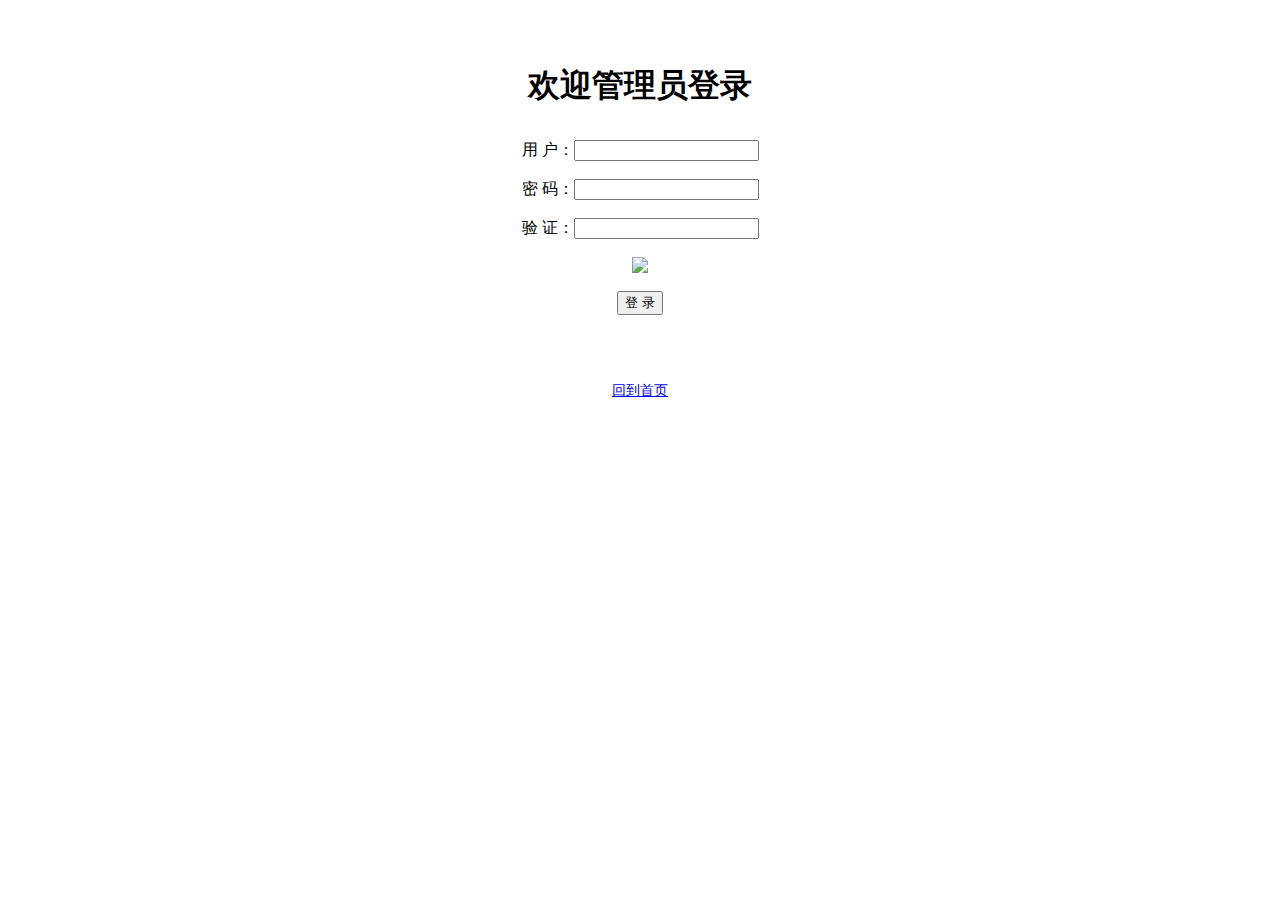
==== housemagsystem/WebRoot/login.html @ 097658fa "图书管理系统" ====
<html>
<head>
  <meta charset="UTF-8">
  <title>My Java Web APP</title>
</head>
<body>
<center style="margin-top:4em">
  <h1>欢迎管理员登录</h1>
  <div style="margin-top:2em; width: 50%">
    <form action="./login" method="post">
      用 户：<input type="text" name="user"> <br><br>
      密 码：<input type="password" name="password"> <br><br>
      验 证：<input type="text" name="code"><br><br>
      <img src="./verifyCode"/><br><br>
      <input type="submit" value="登 录">
    </form>
  </div>
  <br><br>

  <div style="padding-top:1em;font-size:0.9em"><a href="./index.html">回到首页</a></div>
</center>
</body>
</html>
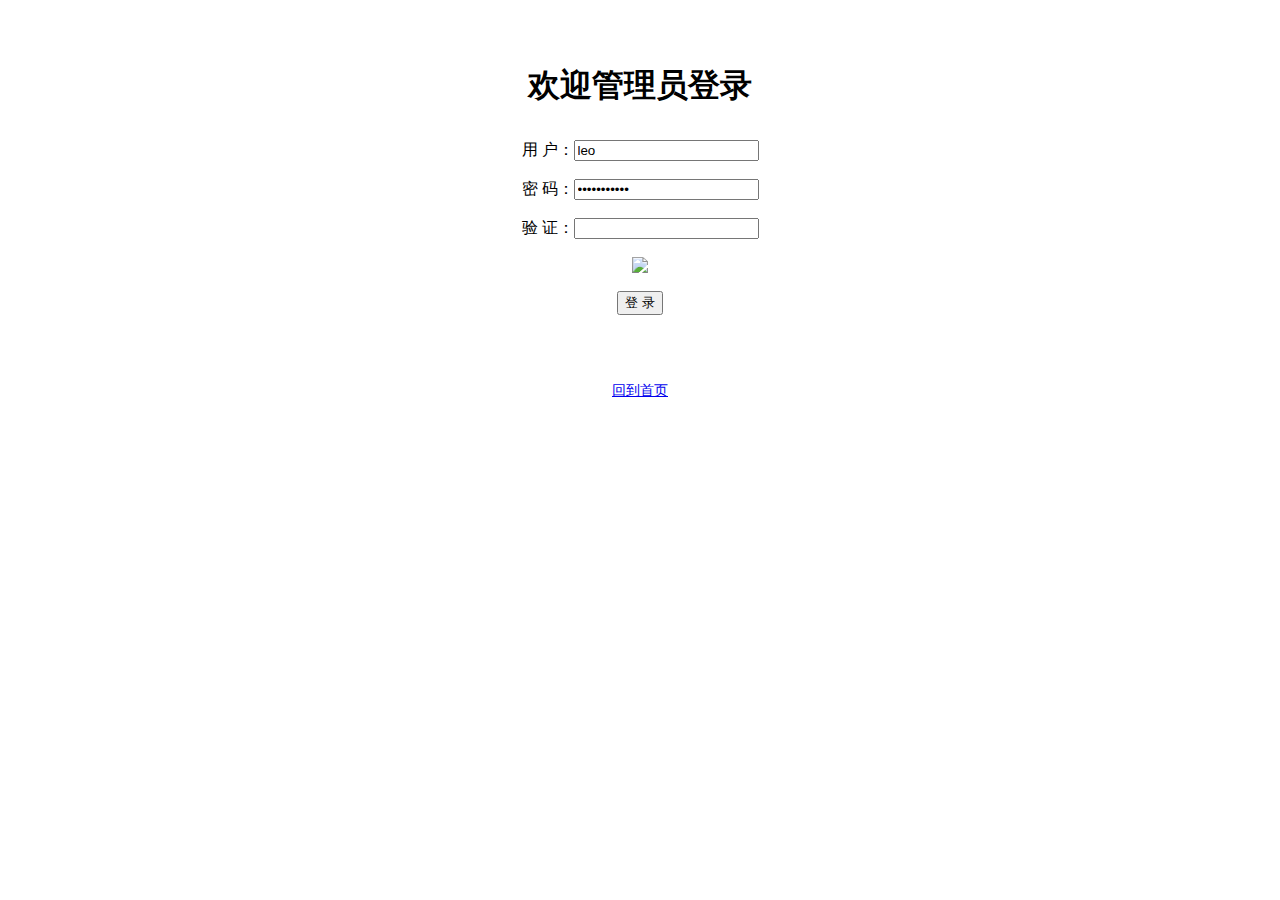
==== commit 59fb3c1b: "新增上传图片功能" ====
--- a/housemagsystem/WebRoot/login.html
+++ b/housemagsystem/WebRoot/login.html
@@ -8,8 +8,8 @@
   <h1>欢迎管理员登录</h1>
   <div style="margin-top:2em; width: 50%">
     <form action="./login" method="post">
-      用 户：<input type="text" name="user"> <br><br>
-      密 码：<input type="password" name="password"> <br><br>
+      用 户：<input type="text" name="user" value="leo"> <br><br>
+      密 码：<input type="password" name="password" value="wasd.qq22.."> <br><br>
       验 证：<input type="text" name="code"><br><br>
       <img src="./verifyCode"/><br><br>
       <input type="submit" value="登 录">
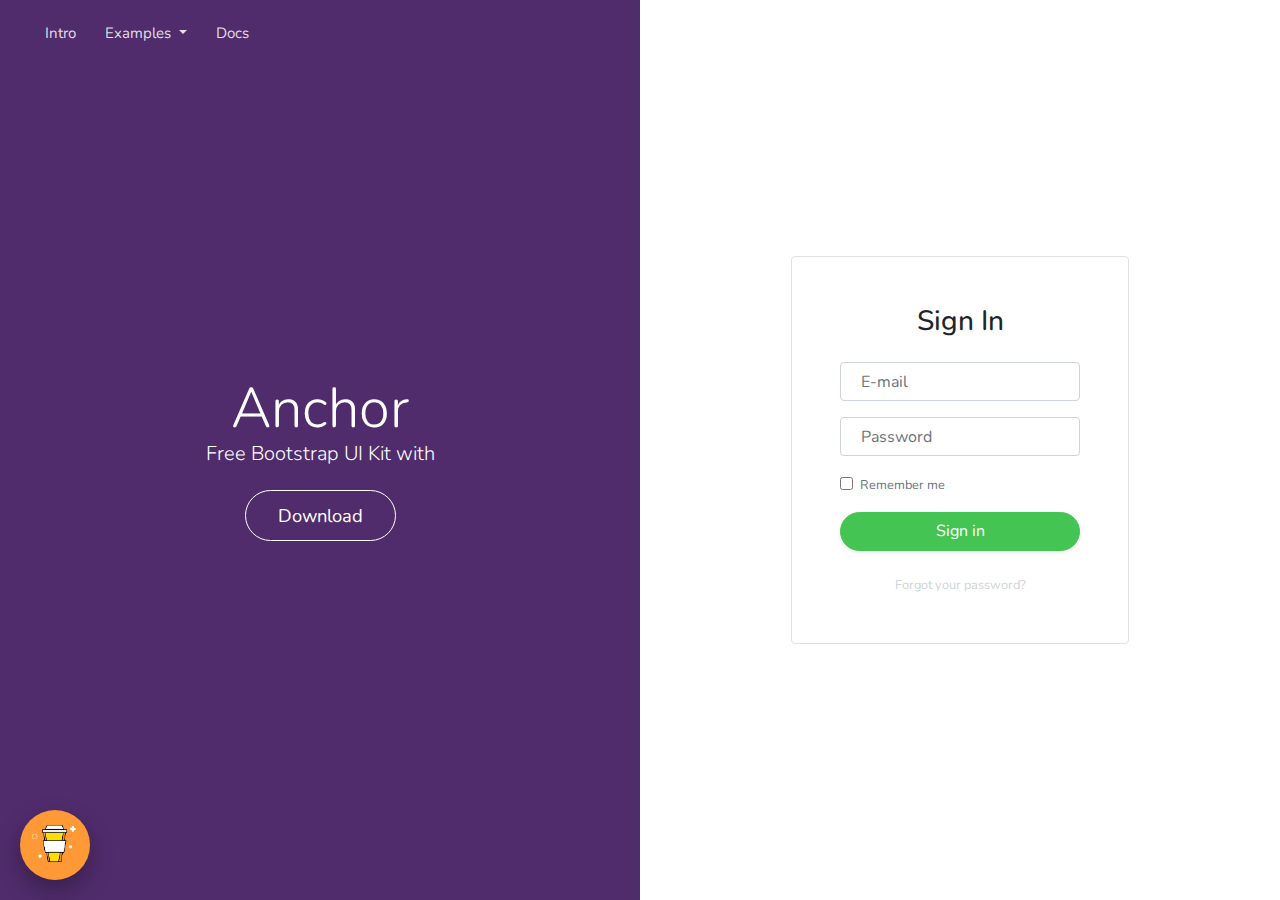
==== commit a2be6a8b: "增加了MVC前后端分离的代码；ajax异步数据加载，boostrap网页模板" ====
--- a/housemagsystem/WebRoot/login.html
+++ b/housemagsystem/WebRoot/login.html
@@ -1,23 +1,212 @@
-<html>
+<!DOCTYPE html>
+<html lang="en">
 <head>
-  <meta charset="UTF-8">
-  <title>My Java Web APP</title>
+<meta charset="utf-8"/>
+<link rel="apple-touch-icon" sizes="76x76" href="assets/img/favicon.ico">
+<link rel="icon" type="image/png" href="assets/img/favicon.ico">
+<meta http-equiv="X-UA-Compatible" content="IE=edge,chrome=1"/>
+<title>Anchor Bootstrap 4.1.3 UI Kit by WowThemesNet</title>
+<meta content='width=device-width, initial-scale=1.0, maximum-scale=1.0, user-scalable=0, shrink-to-fit=no' name='viewport'/>
+    
+<!-- Google Font -->
+<link href="https://fonts.googleapis.com/css?family=Nunito:300,300i,400,600,800" rel="stylesheet">
+    
+<!-- Font Awesome Icons -->
+<link rel="stylesheet" href="https://use.fontawesome.com/releases/v5.3.1/css/all.css" integrity="sha384-mzrmE5qonljUremFsqc01SB46JvROS7bZs3IO2EmfFsd15uHvIt+Y8vEf7N7fWAU" crossorigin="anonymous">
+    
+<!-- Main CSS -->
+<link href="assets/css/main.css" rel="stylesheet"/>
+    
+<!-- Animation CSS -->
+<link href="assets/css/vendor/aos.css" rel="stylesheet"/>
+    
 </head>
-<body>
-<center style="margin-top:4em">
-  <h1>欢迎管理员登录</h1>
-  <div style="margin-top:2em; width: 50%">
-    <form action="./login" method="post">
-      用 户：<input type="text" name="user" value="leo"> <br><br>
-      密 码：<input type="password" name="password" value="wasd.qq22.."> <br><br>
-      验 证：<input type="text" name="code"><br><br>
-      <img src="./verifyCode"/><br><br>
-      <input type="submit" value="登 录">
-    </form>
-  </div>
-  <br><br>
+    
+<body> 
+    
+    
+<!--------------------------------------
+NAVBAR
+--------------------------------------->
+<nav class="topnav navbar navbar-expand-lg navbar-dark bg-primary fixed-top">
+<div class="container-fluid">
+	<a class="navbar-brand d-sm-block d-md-none" href="index.html"><i class="fas fa-anchor mr-2"></i><strong>Anchor UI</strong> Kit</a>
+	<button class="navbar-toggler collapsed" type="button" data-toggle="collapse" data-target="#navbarColor02" aria-controls="navbarColor02" aria-expanded="false" aria-label="Toggle navigation">
+	<span class="navbar-toggler-icon"></span>
+	</button>
+	<div class="navbar-collapse collapse" id="navbarColor02" style="">
+		<ul class="navbar-nav mr-auto d-flex align-items-center">
+			<li class="nav-item">
+			<a class="nav-link" href="index.html">Intro</a>
+			</li>
+			<li class="nav-item dropdown">
+			<a class="nav-link dropdown-toggle" href="#" id="navbarDropdown" role="button" data-toggle="dropdown" aria-haspopup="true" aria-expanded="false">
+			Examples </a>
+			<div class="dropdown-menu" aria-labelledby="navbarDropdown">
+				<a class="dropdown-item" href="landing.html">Home Landing</a>
+				<a class="dropdown-item" href="./login.html">User Login</a>
+				<a class="dropdown-item" href="blog.html">Blog Index</a>
+				<a class="dropdown-item" href="page.html">Sample Page</a>
+			</div>
+			</li>
+			<li class="nav-item">
+			<a class="nav-link" href="docs.html">Docs</a>
+			</li>
+		</ul>
+	</div>
+</div>
+</nav>
+<!-- End Navbar -->
+    
+<!-- Main -->
+<div class="d-md-flex h-md-100 align-items-center">
+	<div class="col-md-6 p-0 bg-indigo h-md-100">
+		<div class="text-white d-md-flex align-items-center h-100 p-5 text-center justify-content-center">
+			<div class="logoarea pt-5 pb-5">
+				<p>
+					<i class="fa fa-anchor fa-3x"></i>
+				</p>
+				<h1 class="mb-0 mt-3 display-4">Anchor</h1>
+				<h5 class="mb-4 font-weight-light">Free Bootstrap UI Kit with <i class="fab fa-sass fa-2x text-cyan"></i></h5>
+				<a class="btn btn-outline-white btn-lg btn-round" href="#" data-toggle="modal" data-target="#modal_newsletter">Download <a href="https://github.com/wowthemesnet/Anchor-Bootstrap-UI-Kit/archive/master.zip" class="downloadzip" class="hidden"></a>
+				</a>
+			</div>
+		</div>
+	</div>
+	<div class="col-md-6 p-0 bg-white h-md-100 loginarea">
+		<div class="d-md-flex align-items-center h-md-100 p-5 justify-content-center">
+			<form class="border rounded p-5">
+				<h3 class="mb-4 text-center">Sign In</h3>
+				<div class="form-group">
+					<input type="email" class="form-control" id="exampleInputEmail1" aria-describedby="emailHelp" placeholder="E-mail" required="">
+				</div>
+				<div class="form-group">
+					<input type="password" class="form-control" id="exampleInputPassword1" placeholder="Password" required="">
+				</div>
+				<div class="form-group form-check">
+					<input type="checkbox" class="form-check-input" id="exampleCheck1">
+					<label class="form-check-label small text-muted" for="exampleCheck1">Remember me</label>
+				</div>
+				<button type="submit" class="btn btn-success btn-round btn-block shadow-sm">Sign in</button>
+				<small class="d-block mt-4 text-center"><a class="text-gray" href="#">Forgot your password?</a></small>
+			</form>
+		</div>
+	</div>
+</div>
+<!-- End Main -->
+    
+    
+<!------------------------------------------
+DEMO MODAL & DONATE BUTTON ONLY - DON'T COPY
+------------------------------------------->
+<div class="modal fade" id="modal_newsletter" tabindex="-1" role="dialog" aria-labelledby="modal_newsletter" aria-hidden="true">
+	<div class="modal-dialog shadow-lg" role="document">
+		<div class="modal-content">
+			<div class="modal-header">
+				<div class="d-flex align-items-center justify-content-center">
+					<em class="text-muted mr-2">Share this freebie:</em>
+					<!-- Share Facebook -->
+					<span class="c-pointer iconbox iconsmall rounded-circle bg-secondary text-white mr-1" data-sharer="facebook" data-url="https://www.wowthemes.net/anchor-free-bootstrap-ui-kit/"><i class="fab fa-facebook-f"></i></span>
+					<!-- Share Twitter -->
+					<span class="c-pointer iconbox iconsmall rounded-circle bg-info text-white mr-1" data-sharer="twitter" data-title="Download Anchor - Free Bootstrap 4.1.x UI Kit with Sass!" data-hashtags="bootstrap,free" data-url="https://www.wowthemes.net/anchor-free-bootstrap-ui-kit/"><i class="fab fa-twitter"></i></span>
+					<!-- Share Google+ -->
+					<span class="c-pointer iconbox iconsmall rounded-circle bg-danger text-white mr-1" data-sharer="googleplus" data-url="https://www.wowthemes.net/anchor-free-bootstrap-ui-kit/"><i class="fab fa-google"></i></span>
+					<!-- Share E-mail -->
+					<span class="c-pointer iconbox iconsmall rounded-circle bg-purple text-white mr-1" data-sharer="email" data-title="Bootstrap KIT Url" data-url="https://www.wowthemes.net/anchor-free-bootstrap-ui-kit/" data-subject="Download Anchor - Free Bootstrap 4.1.x UI Kit with Sass!" data-to="some@email.com"><i class="fas fa-envelope"></i></span>
+					<!-- Sharingbutton Pinterest -->
+					<span class="c-pointer iconbox iconsmall rounded-circle bg-danger text-white mr-1" data-sharer="pinterest" data-url="https://www.wowthemes.net/anchor-free-bootstrap-ui-kit/"><i class="fab fa-pinterest"></i></span>
+				</div>
+				<button type="button" class="close" data-dismiss="modal" aria-label="Close">
+				<span aria-hidden="true">&times;</span>
+				</button>
+			</div>
+			<div class="modal-body">
+				<div class="text-center mb-3">
+					<img src="assets/img/favicon.ico">
+				</div>
+				<h6 class="text-center font-weight-light ">Thanks for downloading Anchor Bootstrap UI Kit!</h6>
+				<h5 class="text-center mb-4">We'll e-mail you when a new version arrives! *</h5>
+				<form id="newsletter-form" action="https://www.themepush.com/sendy/subscribe" method="POST" accept-charset="utf-8">
+					<div class="d-none">
+						<label for="hp">HP</label>
+						<br>
+						<input type="text" name="hp" id="hp">
+					</div>
+					<div class="row justify-content-center align-items-center">
+						<div class="col-md-6">
+							<div class="form-group has-icon-left form-control-name">
+								<label class="sr-only" for="inputName">Your name</label>
+								<input type="text" name="name" id="name" required="" pattern="[A-Za-z\s]+" class="form-control" placeholder="Name">
+							</div>
+						</div>
+						<div class="col-md-6">
+							<div class="form-group has-icon-left form-control-email">
+								<label class="sr-only" for="inputEmail">Email address</label>
+								<input type="email" name="email" id="email" required="" class="form-control" placeholder="E-mail">
+							</div>
+						</div>
+						<input type="hidden" name="list" value="CVN62nDKE0qTf4XLs8J9iQ" checked="checked">
+						<div class="col-md-12 mb-3">
+							<input type="hidden" name="subform" value="yes">
+							<input onclick="requiredConsent()" class="btn btn-success btn-block shadow-sm" value="Send me updates & more freebies" type="submit" name="submit" id="submit">
+						</div>
+						<div class="col-md-12 mb-3 text-center">
+							<small class="d-block" style="color:#ccc;font-style:italic;line-height:1.4;">* This is a newsletter managed by WowThemes, the item author. It is the only way we can reach you out when a new version is released, so, please, subscribe!</small>
+						</div>
+					</div>
+					<div class="row justify-content-center d-none mt-3">
+						<label class="c-input c-checkbox small">
+						<input type="checkbox" name="gdpr" id="gdpr" checked="checked">
+						<span class="c-indicator"></span> I agree to the <a target="_blank" href="https://www.wowthemes.net/privacy-policy/#newsletter-subscription-forms">privacy policy</a>. </label>
+					</div>
+				</form>
+			</div>
+		</div>
+	</div>
+</div>
+<div style="position:fixed; bottom:20px;left:20px;">
+	<a href="https://www.wowthemes.net/donate/" target="_blank"><img class="rounded-circle shadow-lg" src="assets/img/demo/coffee.png" width="70" data-toggle="tooltip" data-placement="top" title="" data-original-title="Buy me a coffee!"></a>
+</div>
+<!--------------------------------------
+END DEMO MODAL & DONATE BUTTON
+--------------------------------------->
+    
+    
+   
+<!--------------------------------------
+JAVASCRIPTS
+--------------------------------------->    
+<script src="assets/js/vendor/jquery.min.js" type="text/javascript"></script>
+<script src="assets/js/vendor/popper.min.js" type="text/javascript"></script>
+<script src="assets/js/vendor/bootstrap.min.js" type="text/javascript"></script>
+<script src="assets/js/functions.js" type="text/javascript"></script>
+    
+<!-- Animation -->
+<script src="assets/js/vendor/aos.js" type="text/javascript"></script>
+<noscript>
+    <style>
+        *[data-aos] {
+            display: block !important;
+            opacity: 1 !important;
+            visibility: visible !important;
+        }
+    </style>
+</noscript>
+<script>
+    AOS.init({
+        duration: 700
+    });
+</script>
+ 
+<!-- Disable animation on less than 1200px, change value if you like -->
+<script>
+AOS.init({
+  disable: function () {
+    var maxWidth = 1200;
+    return window.innerWidth < maxWidth;
+  }
+});
+</script>
 
-  <div style="padding-top:1em;font-size:0.9em"><a href="./index.html">回到首页</a></div>
-</center>
 </body>
 </html>